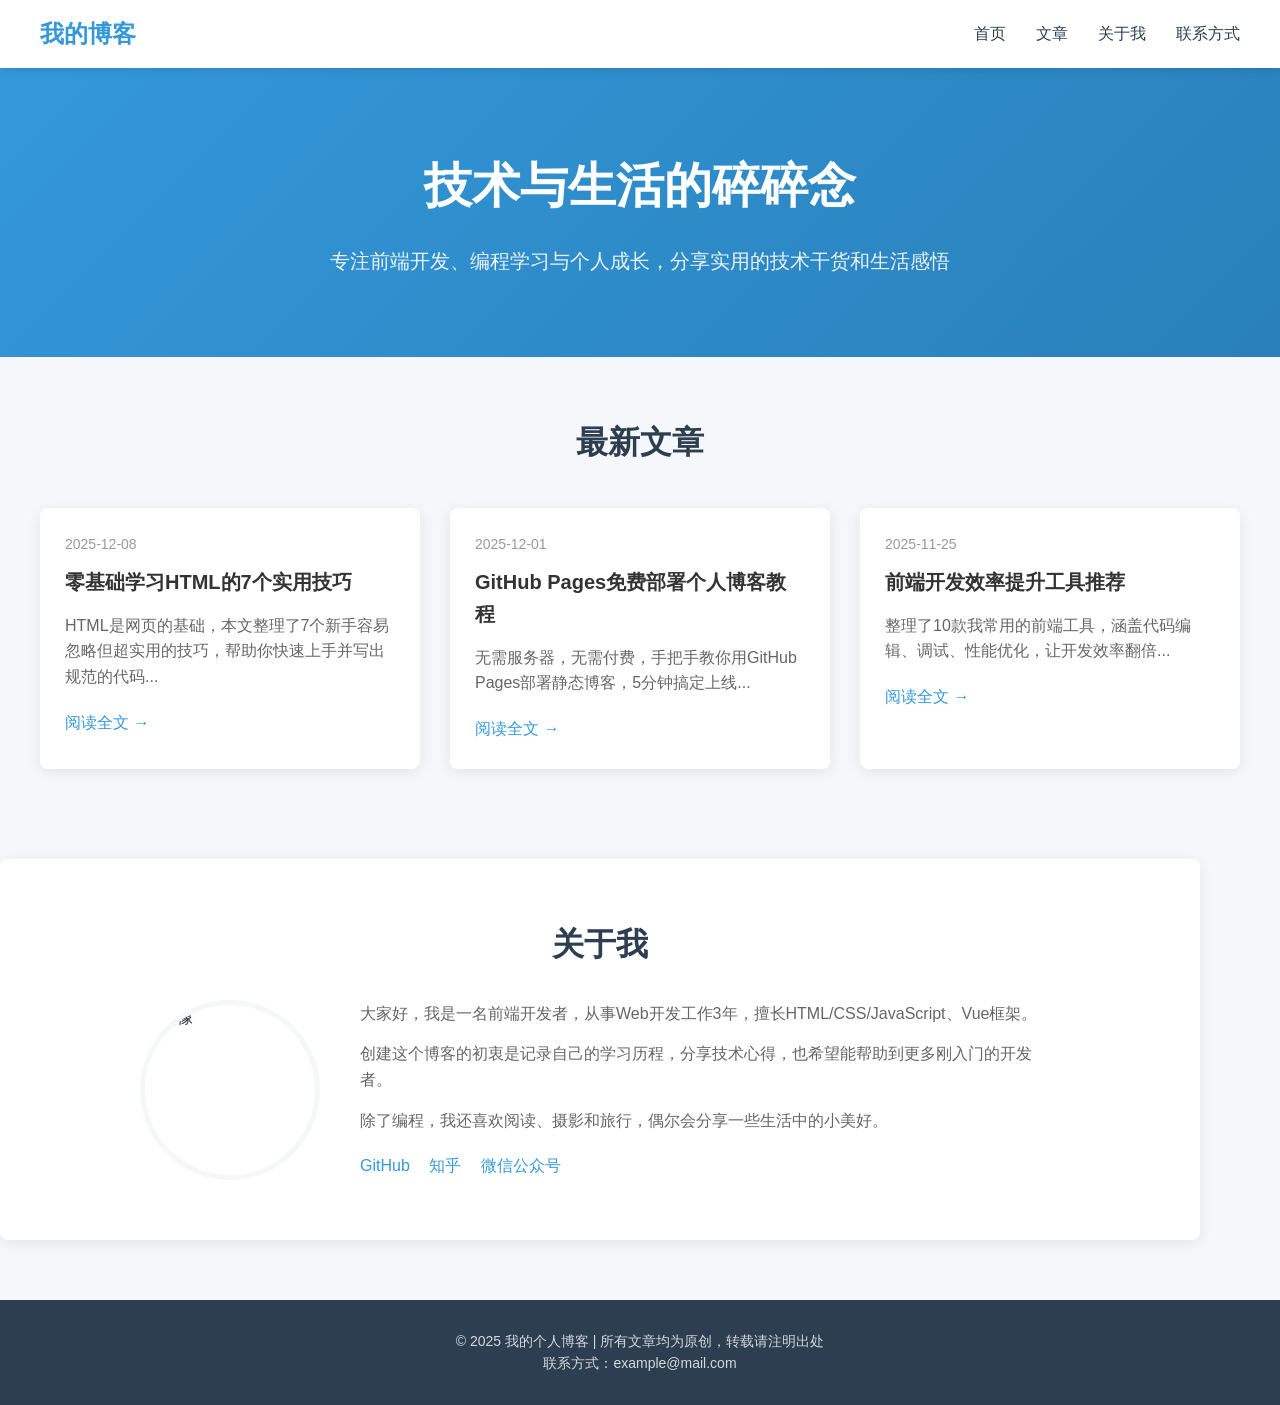
==== main.html @ bc718078 "Add files via upload" ====
<!DOCTYPE html>
<html lang="zh-CN">
<head>
    <meta charset="UTF-8">
    <meta name="viewport" content="width=device-width, initial-scale=1.0">
    <title>我的个人博客 | 记录技术与生活</title>
    <!-- 内嵌CSS，无需外部文件 -->
    <style>
        * {
            margin: 0;
            padding: 0;
            box-sizing: border-box;
            font-family: "Microsoft YaHei", Arial, sans-serif;
        }
        /* 全局样式 */
        body {
            background-color: #f5f7fa;
            color: #333;
            line-height: 1.6;
        }
        a {
            text-decoration: none;
            color: #2c3e50;
            transition: color 0.3s;
        }
        a:hover {
            color: #3498db;
        }
        .container {
            max-width: 1200px;
            margin: 0 auto;
            padding: 0 20px;
        }

        /* 导航栏 */
        header {
            background-color: white;
            box-shadow: 0 2px 10px rgba(0,0,0,0.1);
            position: sticky;
            top: 0;
            z-index: 100;
        }
        .nav {
            display: flex;
            justify-content: space-between;
            align-items: center;
            padding: 15px 0;
        }
        .logo {
            font-size: 24px;
            font-weight: bold;
            color: #3498db;
        }
        .nav-menu {
            display: flex;
            list-style: none;
        }
        .nav-menu li {
            margin-left: 30px;
        }
        .nav-menu a {
            font-size: 16px;
            font-weight: 500;
        }

        /* 博客Banner */
        .banner {
            background: linear-gradient(135deg, #3498db 0%, #2980b9 100%);
            color: white;
            padding: 80px 0;
            text-align: center;
        }
        .banner h1 {
            font-size: 48px;
            margin-bottom: 20px;
        }
        .banner p {
            font-size: 20px;
            opacity: 0.9;
            max-width: 800px;
            margin: 0 auto;
        }

        /* 文章列表 */
        .posts {
            padding: 60px 0;
        }
        .posts h2 {
            text-align: center;
            font-size: 32px;
            margin-bottom: 40px;
            color: #2c3e50;
        }
        .post-list {
            display: grid;
            grid-template-columns: repeat(auto-fill, minmax(350px, 1fr));
            gap: 30px;
        }
        .post-card {
            background: white;
            border-radius: 8px;
            box-shadow: 0 3px 15px rgba(0,0,0,0.08);
            padding: 25px;
            transition: transform 0.3s;
        }
        .post-card:hover {
            transform: translateY(-5px);
        }
        .post-date {
            color: #999;
            font-size: 14px;
            margin-bottom: 10px;
        }
        .post-title {
            font-size: 20px;
            margin-bottom: 15px;
        }
        .post-excerpt {
            color: #666;
            margin-bottom: 20px;
        }
        .post-link {
            display: inline-block;
            color: #3498db;
            font-weight: 500;
            border-bottom: 2px solid transparent;
            transition: border-color 0.3s;
        }
        .post-link:hover {
            border-color: #3498db;
        }

        /* 关于我 */
        .about {
            background: white;
            padding: 60px 0;
            margin: 30px 0;
            border-radius: 8px;
            box-shadow: 0 3px 15px rgba(0,0,0,0.08);
        }
        .about h2 {
            text-align: center;
            font-size: 32px;
            margin-bottom: 30px;
            color: #2c3e50;
        }
        .about-content {
            display: flex;
            align-items: center;
            gap: 40px;
            flex-wrap: wrap;
            justify-content: center;
        }
        .avatar {
            width: 180px;
            height: 180px;
            border-radius: 50%;
            object-fit: cover;
            border: 5px solid #f5f7fa;
        }
        .about-text {
            max-width: 700px;
        }
        .about-text p {
            font-size: 16px;
            color: #666;
            margin-bottom: 15px;
        }
        .social-links {
            margin-top: 20px;
        }
        .social-links a {
            display: inline-block;
            margin-right: 15px;
            font-size: 16px;
            color: #3498db;
        }

        /* 页脚 */
        footer {
            background-color: #2c3e50;
            color: white;
            text-align: center;
            padding: 30px 0;
            margin-top: 60px;
        }
        footer p {
            opacity: 0.8;
            font-size: 14px;
        }

        /* 响应式适配（手机端） */
        @media (max-width: 768px) {
            .nav {
                flex-direction: column;
                gap: 10px;
            }
            .nav-menu li {
                margin-left: 15px;
                margin-right: 15px;
            }
            .banner h1 {
                font-size: 32px;
            }
            .banner p {
                font-size: 18px;
            }
            .about-content {
                text-align: center;
            }
            .post-list {
                grid-template-columns: 1fr;
            }
        }
    </style>
</head>
<body>
    <!-- 导航栏 -->
    <header>
        <div class="container nav">
            <div class="logo">我的博客</div>
            <ul class="nav-menu">
                <li><a href="#home">首页</a></li>
                <li><a href="#posts">文章</a></li>
                <li><a href="#about">关于我</a></li>
                <li><a href="#contact">联系方式</a></li>
            </ul>
        </div>
    </header>

    <!-- Banner区域 -->
    <section class="banner" id="home">
        <div class="container">
            <h1>技术与生活的碎碎念</h1>
            <p>专注前端开发、编程学习与个人成长，分享实用的技术干货和生活感悟</p>
        </div>
    </section>

    <!-- 文章列表 -->
    <section class="posts container" id="posts">
        <h2>最新文章</h2>
        <div class="post-list">
            <!-- 文章1 -->
            <div class="post-card">
                <div class="post-date">2025-12-08</div>
                <h3 class="post-title">零基础学习HTML的7个实用技巧</h3>
                <p class="post-excerpt">HTML是网页的基础，本文整理了7个新手容易忽略但超实用的技巧，帮助你快速上手并写出规范的代码...</p>
                <a href="#" class="post-link">阅读全文 →</a>
            </div>
            <!-- 文章2 -->
            <div class="post-card">
                <div class="post-date">2025-12-01</div>
                <h3 class="post-title">GitHub Pages免费部署个人博客教程</h3>
                <p class="post-excerpt">无需服务器，无需付费，手把手教你用GitHub Pages部署静态博客，5分钟搞定上线...</p>
                <a href="#" class="post-link">阅读全文 →</a>
            </div>
            <!-- 文章3 -->
            <div class="post-card">
                <div class="post-date">2025-11-25</div>
                <h3 class="post-title">前端开发效率提升工具推荐</h3>
                <p class="post-excerpt">整理了10款我常用的前端工具，涵盖代码编辑、调试、性能优化，让开发效率翻倍...</p>
                <a href="#" class="post-link">阅读全文 →</a>
            </div>
        </div>
    </section>

    <!-- 关于我 -->
    <section class="about container" id="about">
        <h2>关于我</h2>
        <div class="about-content">
            <img src="https://picsum.photos/200/200" alt="头像" class="avatar">
            <div class="about-text">
                <p>大家好，我是一名前端开发者，从事Web开发工作3年，擅长HTML/CSS/JavaScript、Vue框架。</p>
                <p>创建这个博客的初衷是记录自己的学习历程，分享技术心得，也希望能帮助到更多刚入门的开发者。</p>
                <p>除了编程，我还喜欢阅读、摄影和旅行，偶尔会分享一些生活中的小美好。</p>
                <div class="social-links">
                    <a href="#">GitHub</a>
                    <a href="#">知乎</a>
                    <a href="#">微信公众号</a>
                </div>
            </div>
        </div>
    </section>

    <!-- 页脚 -->
    <footer id="contact">
        <div class="container">
            <p>© 2025 我的个人博客 | 所有文章均为原创，转载请注明出处</p>
            <p>联系方式：example@mail.com</p>
        </div>
    </footer>
</body>
</html>
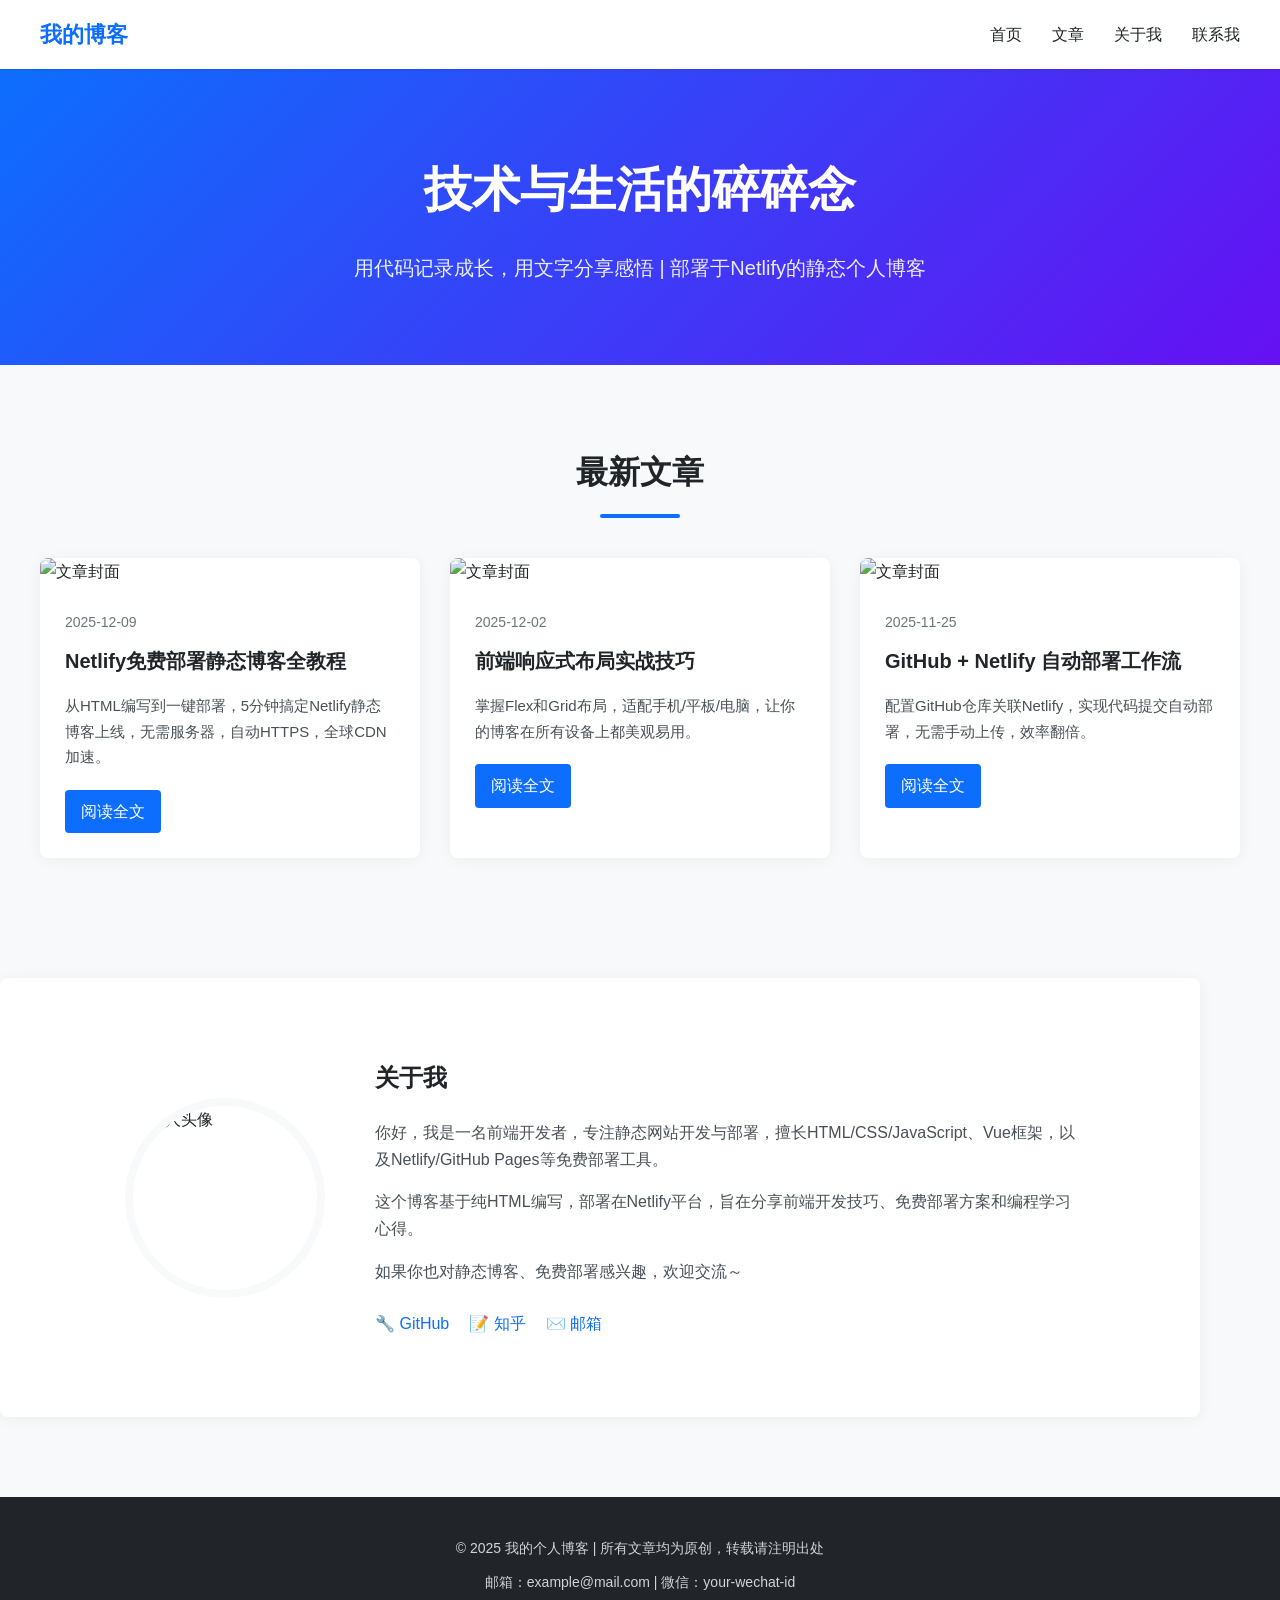
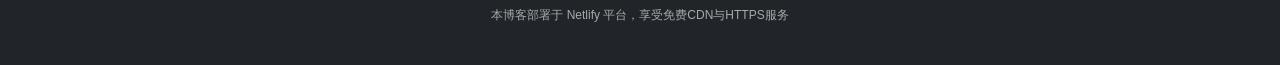
==== commit 792bc77e: "Add files via upload" ====
--- a/main.html
+++ b/main.html
@@ -3,28 +3,34 @@
 <head>
     <meta charset="UTF-8">
     <meta name="viewport" content="width=device-width, initial-scale=1.0">
-    <title>我的个人博客 | 记录技术与生活</title>
-    <!-- 内嵌CSS，无需外部文件 -->
+    <title>我的个人博客 | 技术与生活分享</title>
+    <!-- Netlify适配：SEO优化标签（利于CDN收录） -->
+    <meta name="description" content="专注前端开发、编程学习的个人博客，分享实用技术干货和生活感悟">
+    <meta name="keywords" content="个人博客,前端开发,GitHub,Netlify,编程学习">
+    <meta property="og:title" content="我的个人博客">
+    <meta property="og:description" content="技术与生活的碎碎念">
+    <meta property="og:image" content="https://picsum.photos/800/400">
+    <!-- 内嵌CSS，无外部依赖，Netlify部署零报错 -->
     <style>
         * {
             margin: 0;
             padding: 0;
             box-sizing: border-box;
-            font-family: "Microsoft YaHei", Arial, sans-serif;
-        }
-        /* 全局样式 */
+            font-family: -apple-system, BlinkMacSystemFont, "Segoe UI", Roboto, "Helvetica Neue", Arial, sans-serif;
+        }
         body {
-            background-color: #f5f7fa;
-            color: #333;
-            line-height: 1.6;
+            background: #f8f9fa;
+            color: #212529;
+            line-height: 1.7;
         }
         a {
             text-decoration: none;
-            color: #2c3e50;
-            transition: color 0.3s;
+            color: #0d6efd;
+            transition: all 0.3s ease;
         }
         a:hover {
-            color: #3498db;
+            color: #0a58ca;
+            text-decoration: underline;
         }
         .container {
             max-width: 1200px;
@@ -32,47 +38,57 @@
             padding: 0 20px;
         }
 
-        /* 导航栏 */
+        /* 导航栏（Netlify适配：粘性导航，移动端折叠） */
         header {
-            background-color: white;
-            box-shadow: 0 2px 10px rgba(0,0,0,0.1);
+            background: white;
+            box-shadow: 0 1px 3px rgba(0,0,0,0.1);
             position: sticky;
             top: 0;
-            z-index: 100;
-        }
-        .nav {
+            z-index: 999;
+        }
+        .navbar {
             display: flex;
             justify-content: space-between;
             align-items: center;
-            padding: 15px 0;
+            padding: 16px 0;
         }
         .logo {
-            font-size: 24px;
-            font-weight: bold;
-            color: #3498db;
-        }
-        .nav-menu {
+            font-size: 22px;
+            font-weight: 700;
+            color: #0d6efd;
+        }
+        .nav-links {
             display: flex;
             list-style: none;
-        }
-        .nav-menu li {
-            margin-left: 30px;
-        }
-        .nav-menu a {
+            gap: 30px;
+        }
+        .nav-links a {
             font-size: 16px;
             font-weight: 500;
-        }
-
-        /* 博客Banner */
+            color: #212529;
+        }
+        .nav-links a:hover {
+            color: #0d6efd;
+            text-decoration: none;
+        }
+        .mobile-menu-btn {
+            display: none;
+            font-size: 24px;
+            cursor: pointer;
+        }
+
+        /* 博客Banner（Netlify适配：宽屏响应式） */
         .banner {
-            background: linear-gradient(135deg, #3498db 0%, #2980b9 100%);
+            background: linear-gradient(135deg, #0d6efd 0%, #6610f2 100%);
             color: white;
             padding: 80px 0;
             text-align: center;
+            margin-bottom: 60px;
         }
         .banner h1 {
             font-size: 48px;
             margin-bottom: 20px;
+            font-weight: 700;
         }
         .banner p {
             font-size: 20px;
@@ -81,123 +97,165 @@
             margin: 0 auto;
         }
 
-        /* 文章列表 */
+        /* 文章列表（Netlify适配：网格布局，加载流畅） */
         .posts {
-            padding: 60px 0;
-        }
-        .posts h2 {
+            padding: 20px 0 80px;
+        }
+        .section-title {
             text-align: center;
             font-size: 32px;
             margin-bottom: 40px;
-            color: #2c3e50;
-        }
-        .post-list {
+            color: #212529;
+            position: relative;
+        }
+        .section-title::after {
+            content: "";
+            display: block;
+            width: 80px;
+            height: 4px;
+            background: #0d6efd;
+            margin: 15px auto 0;
+            border-radius: 2px;
+        }
+        .post-grid {
             display: grid;
-            grid-template-columns: repeat(auto-fill, minmax(350px, 1fr));
+            grid-template-columns: repeat(auto-fill, minmax(360px, 1fr));
             gap: 30px;
         }
         .post-card {
             background: white;
             border-radius: 8px;
-            box-shadow: 0 3px 15px rgba(0,0,0,0.08);
-            padding: 25px;
-            transition: transform 0.3s;
+            box-shadow: 0 2px 15px rgba(0,0,0,0.05);
+            overflow: hidden;
+            transition: transform 0.3s ease, box-shadow 0.3s ease;
         }
         .post-card:hover {
             transform: translateY(-5px);
+            box-shadow: 0 8px 25px rgba(0,0,0,0.1);
+        }
+        .post-img {
+            width: 100%;
+            height: 200px;
+            object-fit: cover;
+        }
+        .post-content {
+            padding: 25px;
         }
         .post-date {
-            color: #999;
             font-size: 14px;
+            color: #6c757d;
             margin-bottom: 10px;
         }
         .post-title {
             font-size: 20px;
             margin-bottom: 15px;
+            font-weight: 600;
         }
         .post-excerpt {
-            color: #666;
+            color: #495057;
             margin-bottom: 20px;
-        }
-        .post-link {
+            font-size: 15px;
+        }
+        .read-more {
             display: inline-block;
-            color: #3498db;
+            padding: 8px 16px;
+            background: #0d6efd;
+            color: white !important;
+            border-radius: 4px;
             font-weight: 500;
-            border-bottom: 2px solid transparent;
-            transition: border-color 0.3s;
-        }
-        .post-link:hover {
-            border-color: #3498db;
-        }
-
-        /* 关于我 */
+        }
+        .read-more:hover {
+            background: #0a58ca;
+            text-decoration: none;
+        }
+
+        /* 关于我模块 */
         .about {
             background: white;
-            padding: 60px 0;
-            margin: 30px 0;
+            padding: 80px 0;
+            margin: 40px 0 80px;
             border-radius: 8px;
-            box-shadow: 0 3px 15px rgba(0,0,0,0.08);
-        }
-        .about h2 {
-            text-align: center;
-            font-size: 32px;
-            margin-bottom: 30px;
-            color: #2c3e50;
+            box-shadow: 0 2px 15px rgba(0,0,0,0.05);
         }
         .about-content {
             display: flex;
             align-items: center;
-            gap: 40px;
+            gap: 50px;
             flex-wrap: wrap;
             justify-content: center;
         }
         .avatar {
-            width: 180px;
-            height: 180px;
+            width: 200px;
+            height: 200px;
             border-radius: 50%;
             object-fit: cover;
-            border: 5px solid #f5f7fa;
+            border: 8px solid #f8f9fa;
         }
         .about-text {
             max-width: 700px;
         }
+        .about-text h3 {
+            font-size: 24px;
+            margin-bottom: 20px;
+            color: #212529;
+        }
         .about-text p {
             font-size: 16px;
-            color: #666;
+            color: #495057;
             margin-bottom: 15px;
         }
         .social-links {
-            margin-top: 20px;
+            margin-top: 25px;
+            display: flex;
+            gap: 20px;
         }
         .social-links a {
-            display: inline-block;
-            margin-right: 15px;
+            display: inline-flex;
+            align-items: center;
+            gap: 8px;
             font-size: 16px;
-            color: #3498db;
-        }
-
-        /* 页脚 */
+        }
+
+        /* 页脚（Netlify适配：简洁合规） */
         footer {
-            background-color: #2c3e50;
+            background: #212529;
             color: white;
+            padding: 40px 0;
             text-align: center;
-            padding: 30px 0;
-            margin-top: 60px;
-        }
-        footer p {
+        }
+        .footer-text {
+            font-size: 14px;
             opacity: 0.8;
-            font-size: 14px;
-        }
-
-        /* 响应式适配（手机端） */
+            margin-bottom: 10px;
+        }
+        .netlify-note {
+            font-size: 12px;
+            opacity: 0.6;
+        }
+
+        /* 响应式适配（移动端） */
         @media (max-width: 768px) {
-            .nav {
+            .navbar {
                 flex-direction: column;
-                gap: 10px;
-            }
-            .nav-menu li {
-                margin-left: 15px;
-                margin-right: 15px;
+                align-items: flex-start;
+                gap: 15px;
+            }
+            .nav-links {
+                display: none;
+                flex-direction: column;
+                gap: 15px;
+                width: 100%;
+                padding-top: 10px;
+                border-top: 1px solid #eee;
+            }
+            .nav-links.show {
+                display: flex;
+            }
+            .mobile-menu-btn {
+                display: block;
+                position: absolute;
+                top: 20px;
+                right: 20px;
             }
             .banner h1 {
                 font-size: 32px;
@@ -205,11 +263,12 @@
             .banner p {
                 font-size: 18px;
             }
+            .post-grid {
+                grid-template-columns: 1fr;
+            }
             .about-content {
                 text-align: center;
-            }
-            .post-list {
-                grid-template-columns: 1fr;
+                gap: 30px;
             }
         }
     </style>
@@ -217,13 +276,14 @@
 <body>
     <!-- 导航栏 -->
     <header>
-        <div class="container nav">
+        <div class="container navbar">
             <div class="logo">我的博客</div>
-            <ul class="nav-menu">
+            <div class="mobile-menu-btn" onclick="toggleMenu()">☰</div>
+            <ul class="nav-links" id="navLinks">
                 <li><a href="#home">首页</a></li>
                 <li><a href="#posts">文章</a></li>
                 <li><a href="#about">关于我</a></li>
-                <li><a href="#contact">联系方式</a></li>
+                <li><a href="#contact">联系我</a></li>
             </ul>
         </div>
     </header>
@@ -232,51 +292,60 @@
     <section class="banner" id="home">
         <div class="container">
             <h1>技术与生活的碎碎念</h1>
-            <p>专注前端开发、编程学习与个人成长，分享实用的技术干货和生活感悟</p>
+            <p>用代码记录成长，用文字分享感悟 | 部署于Netlify的静态个人博客</p>
         </div>
     </section>
 
     <!-- 文章列表 -->
     <section class="posts container" id="posts">
-        <h2>最新文章</h2>
-        <div class="post-list">
+        <h2 class="section-title">最新文章</h2>
+        <div class="post-grid">
             <!-- 文章1 -->
             <div class="post-card">
-                <div class="post-date">2025-12-08</div>
-                <h3 class="post-title">零基础学习HTML的7个实用技巧</h3>
-                <p class="post-excerpt">HTML是网页的基础，本文整理了7个新手容易忽略但超实用的技巧，帮助你快速上手并写出规范的代码...</p>
-                <a href="#" class="post-link">阅读全文 →</a>
+                <img src="https://picsum.photos/seed/post1/800/400" alt="文章封面" class="post-img">
+                <div class="post-content">
+                    <div class="post-date">2025-12-09</div>
+                    <h3 class="post-title">Netlify免费部署静态博客全教程</h3>
+                    <p class="post-excerpt">从HTML编写到一键部署，5分钟搞定Netlify静态博客上线，无需服务器，自动HTTPS，全球CDN加速。</p>
+                    <a href="#" class="read-more">阅读全文</a>
+                </div>
             </div>
             <!-- 文章2 -->
             <div class="post-card">
-                <div class="post-date">2025-12-01</div>
-                <h3 class="post-title">GitHub Pages免费部署个人博客教程</h3>
-                <p class="post-excerpt">无需服务器，无需付费，手把手教你用GitHub Pages部署静态博客，5分钟搞定上线...</p>
-                <a href="#" class="post-link">阅读全文 →</a>
+                <img src="https://picsum.photos/seed/post2/800/400" alt="文章封面" class="post-img">
+                <div class="post-content">
+                    <div class="post-date">2025-12-02</div>
+                    <h3 class="post-title">前端响应式布局实战技巧</h3>
+                    <p class="post-excerpt">掌握Flex和Grid布局，适配手机/平板/电脑，让你的博客在所有设备上都美观易用。</p>
+                    <a href="#" class="read-more">阅读全文</a>
+                </div>
             </div>
             <!-- 文章3 -->
             <div class="post-card">
-                <div class="post-date">2025-11-25</div>
-                <h3 class="post-title">前端开发效率提升工具推荐</h3>
-                <p class="post-excerpt">整理了10款我常用的前端工具，涵盖代码编辑、调试、性能优化，让开发效率翻倍...</p>
-                <a href="#" class="post-link">阅读全文 →</a>
+                <img src="https://picsum.photos/seed/post3/800/400" alt="文章封面" class="post-img">
+                <div class="post-content">
+                    <div class="post-date">2025-11-25</div>
+                    <h3 class="post-title">GitHub + Netlify 自动部署工作流</h3>
+                    <p class="post-excerpt">配置GitHub仓库关联Netlify，实现代码提交自动部署，无需手动上传，效率翻倍。</p>
+                    <a href="#" class="read-more">阅读全文</a>
+                </div>
             </div>
         </div>
     </section>
 
     <!-- 关于我 -->
     <section class="about container" id="about">
-        <h2>关于我</h2>
         <div class="about-content">
-            <img src="https://picsum.photos/200/200" alt="头像" class="avatar">
+            <img src="https://picsum.photos/seed/avatar/400/400" alt="个人头像" class="avatar">
             <div class="about-text">
-                <p>大家好，我是一名前端开发者，从事Web开发工作3年，擅长HTML/CSS/JavaScript、Vue框架。</p>
-                <p>创建这个博客的初衷是记录自己的学习历程，分享技术心得，也希望能帮助到更多刚入门的开发者。</p>
-                <p>除了编程，我还喜欢阅读、摄影和旅行，偶尔会分享一些生活中的小美好。</p>
+                <h3>关于我</h3>
+                <p>你好，我是一名前端开发者，专注静态网站开发与部署，擅长HTML/CSS/JavaScript、Vue框架，以及Netlify/GitHub Pages等免费部署工具。</p>
+                <p>这个博客基于纯HTML编写，部署在Netlify平台，旨在分享前端开发技巧、免费部署方案和编程学习心得。</p>
+                <p>如果你也对静态博客、免费部署感兴趣，欢迎交流～</p>
                 <div class="social-links">
-                    <a href="#">GitHub</a>
-                    <a href="#">知乎</a>
-                    <a href="#">微信公众号</a>
+                    <a href="https://github.com" target="_blank">🔧 GitHub</a>
+                    <a href="https://zhihu.com" target="_blank">📝 知乎</a>
+                    <a href="mailto:example@mail.com">✉️ 邮箱</a>
                 </div>
             </div>
         </div>
@@ -285,9 +354,30 @@
     <!-- 页脚 -->
     <footer id="contact">
         <div class="container">
-            <p>© 2025 我的个人博客 | 所有文章均为原创，转载请注明出处</p>
-            <p>联系方式：example@mail.com</p>
+            <p class="footer-text">© 2025 我的个人博客 | 所有文章均为原创，转载请注明出处</p>
+            <p class="footer-text">邮箱：example@mail.com | 微信：your-wechat-id</p>
+            <p class="netlify-note">本博客部署于 Netlify 平台，享受免费CDN与HTTPS服务</p>
         </div>
     </footer>
+
+    <!-- 移动端菜单交互 -->
+    <script>
+        // 移动端导航菜单切换
+        function toggleMenu() {
+            const navLinks = document.getElementById('navLinks');
+            navLinks.classList.toggle('show');
+        }
+        // 平滑滚动（提升体验）
+        document.querySelectorAll('a[href^="#"]').forEach(anchor => {
+            anchor.addEventListener('click', function (e) {
+                e.preventDefault();
+                document.querySelector(this.getAttribute('href')).scrollIntoView({
+                    behavior: 'smooth'
+                });
+                // 移动端点击后关闭菜单
+                document.getElementById('navLinks').classList.remove('show');
+            });
+        });
+    </script>
 </body>
 </html>
